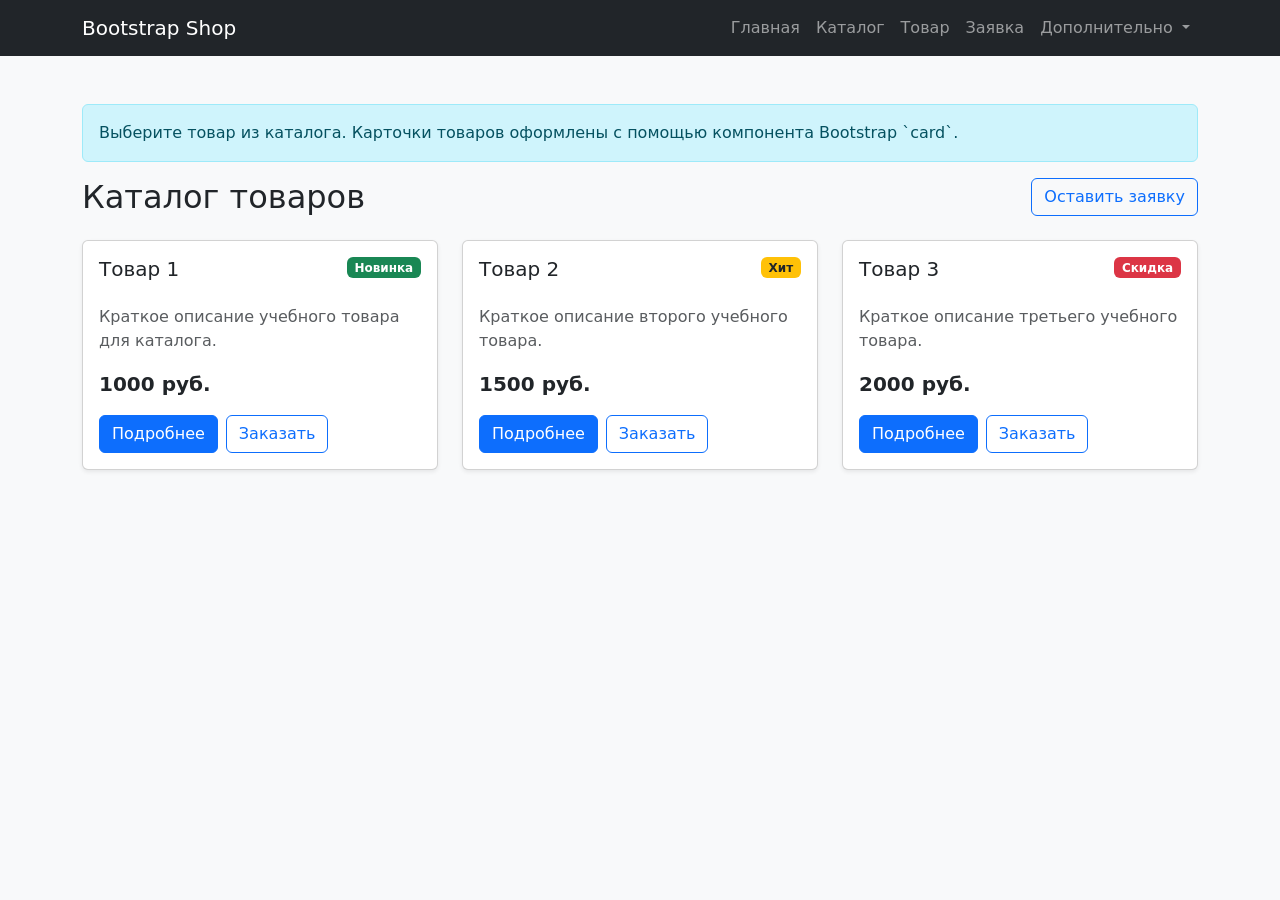
==== catalog.html @ b24f04c2 "feat: add Bootstra[ components pages" ====
<!DOCTYPE html>
<html lang="ru">
<head>
  <meta charset="UTF-8">
  <meta name="viewport" content="width=device-width, initial-scale=1.0">
  <title>Каталог — Bootstrap Shop</title>

  <link
    href="https://cdn.jsdelivr.net/npm/bootstrap@5.3.8/dist/css/bootstrap.min.css"
    rel="stylesheet"
  >
  <link rel="stylesheet" href="css/custom.css">
</head>
<body class="bg-light">
    <nav class="navbar navbar-expand-lg navbar-dark bg-dark">
    <div class="container">
        <a class="navbar-brand" href="index.html">Bootstrap Shop</a>

        <button
        class="navbar-toggler"
        type="button"
        data-bs-toggle="collapse"
        data-bs-target="#mainNavbar"
        aria-controls="mainNavbar"
        aria-expanded="false"
        aria-label="Переключить навигацию"
        >
        <span class="navbar-toggler-icon"></span>
        </button>

        <div class="collapse navbar-collapse" id="mainNavbar">
        <ul class="navbar-nav ms-auto">
            <li class="nav-item">
            <a class="nav-link" href="index.html">Главная</a>
            </li>

            <li class="nav-item">
            <a class="nav-link" href="catalog.html">Каталог</a>
            </li>

            <li class="nav-item">
            <a class="nav-link" href="product.html">Товар</a>
            </li>

            <li class="nav-item">
            <a class="nav-link" href="order.html">Заявка</a>
            </li>

            <li class="nav-item dropdown">
            <a
                class="nav-link dropdown-toggle"
                href="#"
                role="button"
                data-bs-toggle="dropdown"
                aria-expanded="false"
            >
                Дополнительно
            </a>
            <ul class="dropdown-menu">
                <li><a class="dropdown-item" href="catalog.html">Все товары</a></li>
                <li><a class="dropdown-item" href="order.html">Оформить заявку</a></li>
                <li><a class="dropdown-item" href="index.html#popular">Популярное</a></li>
            </ul>
            </li>
        </ul>
        </div>
    </div>
    </nav>


  <main class="container my-5">
    <div class="alert alert-info" role="alert">
      Выберите товар из каталога. Карточки товаров оформлены с помощью компонента Bootstrap `card`.
    </div>

    <div class="d-flex justify-content-between align-items-center mb-4">
      <h1 class="h2 mb-0">Каталог товаров</h1>
      <a class="btn btn-outline-primary" href="order.html">
        Оставить заявку
      </a>
    </div>

    <div class="row g-4">
        <div class="col-12 col-md-6 col-lg-4">
            <div class="card h-100 shadow-sm">
                <div class="card-body d-flex flex-column">
                <div class="d-flex justify-content-between align-items-start mb-3">
                    <h2 class="card-title h5">Товар 1</h2>
                    <span class="badge bg-success">Новинка</span>
                </div>

                <p class="card-text text-muted">
                    Краткое описание учебного товара для каталога.
                </p>

                <p class="fw-bold fs-5 mt-auto">1000 руб.</p>

                <div class="d-flex gap-2">
                    <a class="btn btn-primary" href="product.html">Подробнее</a>
                    <button
                    class="btn btn-outline-primary"
                    type="button"
                    data-bs-toggle="modal"
                    data-bs-target="#orderModal"
                    >
                    Заказать
                    </button>
                </div>
                </div>
            </div>
            </div>

            <div class="col-12 col-md-6 col-lg-4">
            <div class="card h-100 shadow-sm">
                <div class="card-body d-flex flex-column">
                <div class="d-flex justify-content-between align-items-start mb-3">
                    <h2 class="card-title h5">Товар 2</h2>
                    <span class="badge bg-warning text-dark">Хит</span>
                </div>

                <p class="card-text text-muted">
                    Краткое описание второго учебного товара.
                </p>

                <p class="fw-bold fs-5 mt-auto">1500 руб.</p>

                <div class="d-flex gap-2">
                    <a class="btn btn-primary" href="product.html">Подробнее</a>
                    <button
                    class="btn btn-outline-primary"
                    type="button"
                    data-bs-toggle="modal"
                    data-bs-target="#orderModal"
                    >
                    Заказать
                    </button>
                </div>
                </div>
            </div>
            </div>

            <div class="col-12 col-md-6 col-lg-4">
            <div class="card h-100 shadow-sm">
                <div class="card-body d-flex flex-column">
                <div class="d-flex justify-content-between align-items-start mb-3">
                    <h2 class="card-title h5">Товар 3</h2>
                    <span class="badge bg-danger">Скидка</span>
                </div>

                <p class="card-text text-muted">
                    Краткое описание третьего учебного товара.
                </p>

                <p class="fw-bold fs-5 mt-auto">2000 руб.</p>

                <div class="d-flex gap-2">
                    <a class="btn btn-primary" href="product.html">Подробнее</a>
                    <button
                    class="btn btn-outline-primary"
                    type="button"
                    data-bs-toggle="modal"
                    data-bs-target="#orderModal"
                    >
                    Заказать
                    </button>
                </div>
                </div>
            </div>
        </div>

    </div>
  </main>

    <div
    class="modal fade"
    id="orderModal"
    tabindex="-1"
    aria-labelledby="orderModalLabel"
    aria-hidden="true"
    >
    <div class="modal-dialog">
        <div class="modal-content">
        <div class="modal-header">
            <h2 class="modal-title h5" id="orderModalLabel">
            Быстрая заявка
            </h2>
            <button
            type="button"
            class="btn-close"
            data-bs-dismiss="modal"
            aria-label="Закрыть"
            ></button>
        </div>

        <div class="modal-body">
            <p class="text-muted">
            Оставьте контактные данные, и менеджер свяжется с вами.
            </p>

            <form>
            <div class="mb-3">
                <label for="modal-name" class="form-label">Имя</label>
                <input id="modal-name" type="text" class="form-control" required>
            </div>

            <div class="mb-3">
                <label for="modal-phone" class="form-label">Телефон</label>
                <input id="modal-phone" type="tel" class="form-control" required>
            </div>

            <div class="form-check mb-3">
                <input id="modal-agree" class="form-check-input" type="checkbox" required>
                <label class="form-check-label" for="modal-agree">
                Согласен на обработку данных
                </label>
            </div>
            </form>
        </div>

        <div class="modal-footer">
            <button type="button" class="btn btn-secondary" data-bs-dismiss="modal">
            Закрыть
            </button>
            <button type="button" class="btn btn-primary">
            Отправить
            </button>
        </div>
        </div>
    </div>
    </div>

  <script
    src="https://cdn.jsdelivr.net/npm/bootstrap@5.3.8/dist/js/bootstrap.bundle.min.js">
  </script>
</body>
</html>
---- css/custom.css ----
body {
  min-height: 100vh;
}

.placeholder-box {
  min-height: 240px;
}

.placeholder-image {
  min-height: 320px;
}

.card-img-top {
  height: 180px;
  object-fit: cover;
}
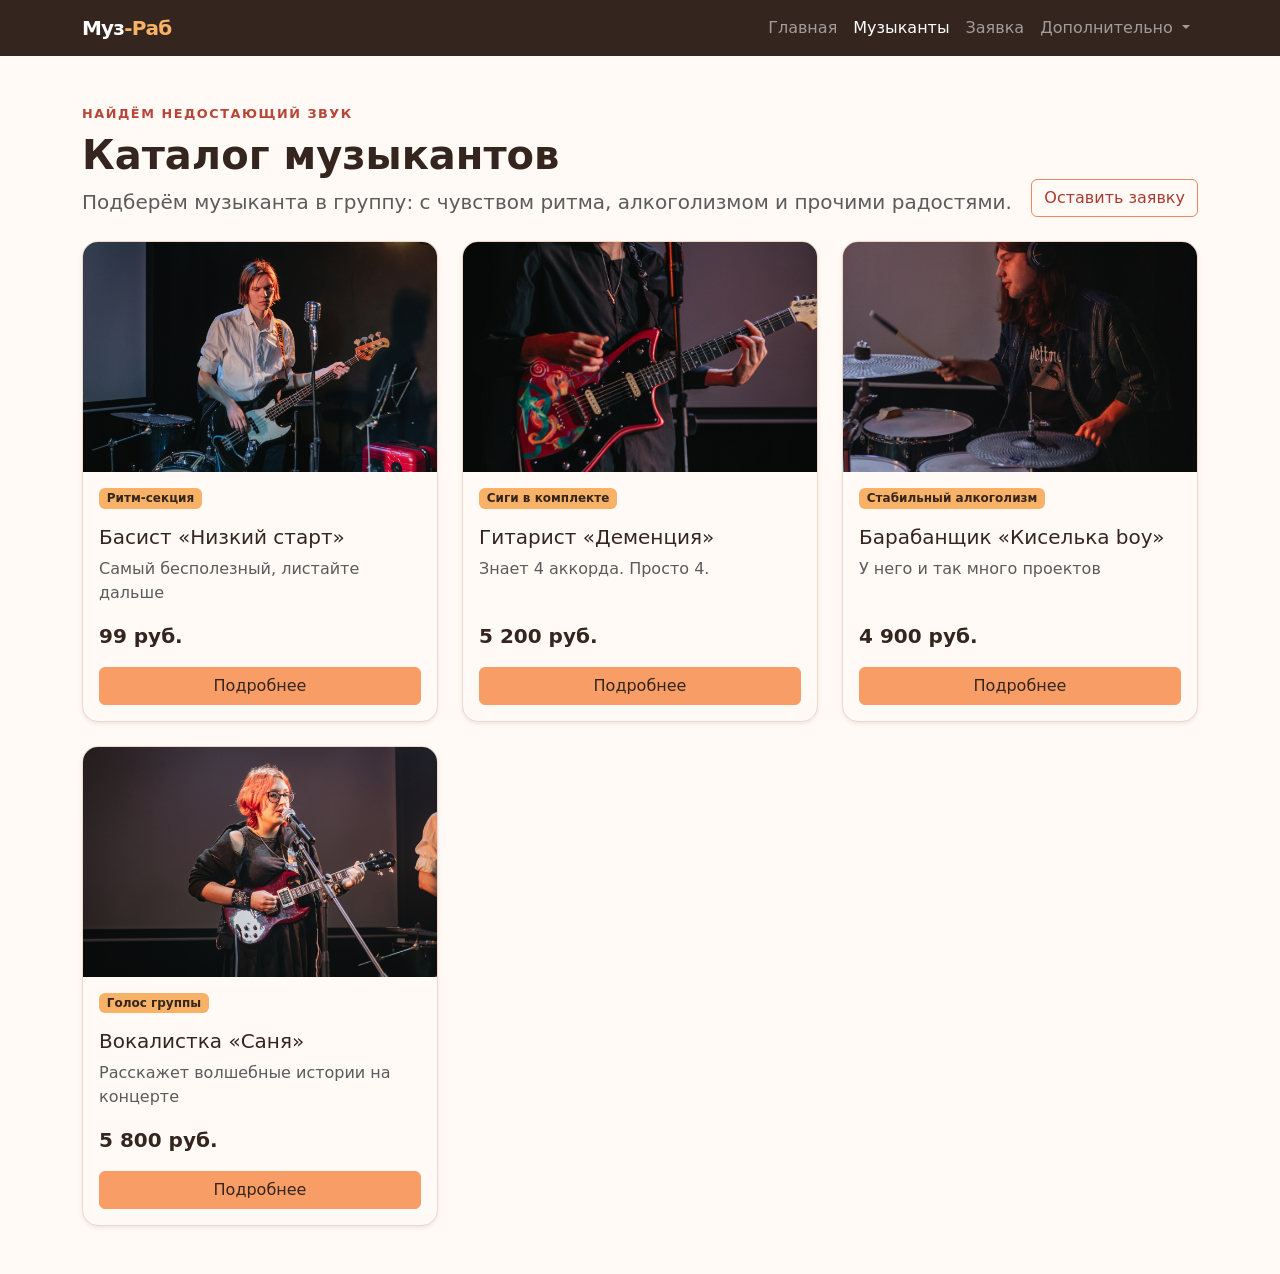
==== commit 680cc752: "feat: kr2" ====
--- a/catalog.html
+++ b/catalog.html
@@ -3,7 +3,7 @@
 <head>
   <meta charset="UTF-8">
   <meta name="viewport" content="width=device-width, initial-scale=1.0">
-  <title>Каталог — Bootstrap Shop</title>
+  <title>Музыканты — Муз-Раб</title>
 
   <link
     href="https://cdn.jsdelivr.net/npm/bootstrap@5.3.8/dist/css/bootstrap.min.css"
@@ -11,10 +11,10 @@
   >
   <link rel="stylesheet" href="css/custom.css">
 </head>
-<body class="bg-light">
+<body>
     <nav class="navbar navbar-expand-lg navbar-dark bg-dark">
     <div class="container">
-        <a class="navbar-brand" href="index.html">Bootstrap Shop</a>
+        <a class="navbar-brand" href="index.html">Муз<span>-Раб</span></a>
 
         <button
         class="navbar-toggler"
@@ -35,11 +35,7 @@
             </li>
 
             <li class="nav-item">
-            <a class="nav-link" href="catalog.html">Каталог</a>
-            </li>
-
-            <li class="nav-item">
-            <a class="nav-link" href="product.html">Товар</a>
+            <a class="nav-link active" aria-current="page" href="catalog.html">Музыканты</a>
             </li>
 
             <li class="nav-item">
@@ -57,7 +53,7 @@
                 Дополнительно
             </a>
             <ul class="dropdown-menu">
-                <li><a class="dropdown-item" href="catalog.html">Все товары</a></li>
+                <li><a class="dropdown-item" href="catalog.html">Все музыканты</a></li>
                 <li><a class="dropdown-item" href="order.html">Оформить заявку</a></li>
                 <li><a class="dropdown-item" href="index.html#popular">Популярное</a></li>
             </ul>
@@ -69,165 +65,69 @@
 
 
   <main class="container my-5">
-    <div class="alert alert-info" role="alert">
-      Выберите товар из каталога. Карточки товаров оформлены с помощью компонента Bootstrap `card`.
-    </div>
-
-    <div class="d-flex justify-content-between align-items-center mb-4">
-      <h1 class="h2 mb-0">Каталог товаров</h1>
-      <a class="btn btn-outline-primary" href="order.html">
-        Оставить заявку
-      </a>
+    <p class="section-kicker mb-2">Найдём недостающий звук</p>
+    <div class="d-flex flex-column flex-md-row justify-content-between align-items-md-end gap-3 mb-4">
+      <div>
+        <h1 class="display-6 fw-bold mb-2">Каталог музыкантов</h1>
+        <p class="lead text-muted mb-0">Подберём музыканта в группу: с чувством ритма, алкоголизмом и прочими радостями.</p>
+      </div>
+      <a class="btn btn-outline-primary" href="order.html">Оставить заявку</a>
     </div>
 
     <div class="row g-4">
-        <div class="col-12 col-md-6 col-lg-4">
-            <div class="card h-100 shadow-sm">
-                <div class="card-body d-flex flex-column">
-                <div class="d-flex justify-content-between align-items-start mb-3">
-                    <h2 class="card-title h5">Товар 1</h2>
-                    <span class="badge bg-success">Новинка</span>
-                </div>
+      <div class="col-12 col-md-6 col-lg-4">
+        <article class="card h-100 shadow-sm">
+          <img class="card-img-top" src="images/C5c76N-HrTAWyQALBl1UpixUZkx-raJ-Tl_er656OcRDaP6fOX1V6azt7tPZlbWthEpL6r8Ikw8HPE1coKctyVgnbZYaBQ.jpg" alt="Басист с бас-гитарой на сцене" loading="lazy">
+          <div class="card-body d-flex flex-column">
+            <span class="badge musician-badge align-self-start mb-3">Ритм-секция</span>
+            <h2 class="card-title h5">Басист «Низкий старт»</h2>
+            <p class="card-text text-muted">Самый бесполезный, листайте дальше</p>
+            <p class="fw-bold fs-5 mt-auto">99 руб.</p>
+            <a class="btn btn-primary" href="product.html?id=bassist">Подробнее</a>
+          </div>
+        </article>
+      </div>
 
-                <p class="card-text text-muted">
-                    Краткое описание учебного товара для каталога.
-                </p>
+      <div class="col-12 col-md-6 col-lg-4">
+        <article class="card h-100 shadow-sm">
+          <img class="card-img-top" src="images/IR6JgF6nQx6B3-r15J_LUInFx4rtfj2k2N6dJb64IFMHHAVC-M3W0xW_TmhrTQRWi4MoXEFRdZWsp-QUNtMh-0CV.jpg" alt="Гитарист играет на сцене" loading="lazy">
+          <div class="card-body d-flex flex-column">
+            <span class="badge musician-badge align-self-start mb-3">Сиги в комплекте</span>
+            <h2 class="card-title h5">Гитарист «Деменция»</h2>
+            <p class="card-text text-muted">Знает 4 аккорда. Просто 4.</p>
+            <p class="fw-bold fs-5 mt-auto">5 200 руб.</p>
+            <a class="btn btn-primary" href="product.html?id=guitarist">Подробнее</a>
+          </div>
+        </article>
+      </div>
 
-                <p class="fw-bold fs-5 mt-auto">1000 руб.</p>
+      <div class="col-12 col-md-6 col-lg-4">
+        <article class="card h-100 shadow-sm">
+          <img class="card-img-top" src="images/T3vsRoP8yxX7SLvznl7PVkWVL_Sg8cHdfqaM6n_bGIk7os62zRyeni-76R4dAPbS-bgxZSD3tf1w8TqcH0DIIS-vLiMs0g.jpg" alt="Барабанщик за установкой" loading="lazy">
+          <div class="card-body d-flex flex-column">
+            <span class="badge musician-badge align-self-start mb-3">Стабильный алкоголизм</span>
+            <h2 class="card-title h5">Барабанщик «Киселька boy»</h2>
+            <p class="card-text text-muted">У него и так много проектов</p>
+            <p class="fw-bold fs-5 mt-auto">4 900 руб.</p>
+            <a class="btn btn-primary" href="product.html?id=drummer">Подробнее</a>
+          </div>
+        </article>
+      </div>
 
-                <div class="d-flex gap-2">
-                    <a class="btn btn-primary" href="product.html">Подробнее</a>
-                    <button
-                    class="btn btn-outline-primary"
-                    type="button"
-                    data-bs-toggle="modal"
-                    data-bs-target="#orderModal"
-                    >
-                    Заказать
-                    </button>
-                </div>
-                </div>
-            </div>
-            </div>
-
-            <div class="col-12 col-md-6 col-lg-4">
-            <div class="card h-100 shadow-sm">
-                <div class="card-body d-flex flex-column">
-                <div class="d-flex justify-content-between align-items-start mb-3">
-                    <h2 class="card-title h5">Товар 2</h2>
-                    <span class="badge bg-warning text-dark">Хит</span>
-                </div>
-
-                <p class="card-text text-muted">
-                    Краткое описание второго учебного товара.
-                </p>
-
-                <p class="fw-bold fs-5 mt-auto">1500 руб.</p>
-
-                <div class="d-flex gap-2">
-                    <a class="btn btn-primary" href="product.html">Подробнее</a>
-                    <button
-                    class="btn btn-outline-primary"
-                    type="button"
-                    data-bs-toggle="modal"
-                    data-bs-target="#orderModal"
-                    >
-                    Заказать
-                    </button>
-                </div>
-                </div>
-            </div>
-            </div>
-
-            <div class="col-12 col-md-6 col-lg-4">
-            <div class="card h-100 shadow-sm">
-                <div class="card-body d-flex flex-column">
-                <div class="d-flex justify-content-between align-items-start mb-3">
-                    <h2 class="card-title h5">Товар 3</h2>
-                    <span class="badge bg-danger">Скидка</span>
-                </div>
-
-                <p class="card-text text-muted">
-                    Краткое описание третьего учебного товара.
-                </p>
-
-                <p class="fw-bold fs-5 mt-auto">2000 руб.</p>
-
-                <div class="d-flex gap-2">
-                    <a class="btn btn-primary" href="product.html">Подробнее</a>
-                    <button
-                    class="btn btn-outline-primary"
-                    type="button"
-                    data-bs-toggle="modal"
-                    data-bs-target="#orderModal"
-                    >
-                    Заказать
-                    </button>
-                </div>
-                </div>
-            </div>
-        </div>
-
+      <div class="col-12 col-md-6 col-lg-4">
+        <article class="card h-100 shadow-sm">
+          <img class="card-img-top" src="images/DXUW-sRUgsZepZ3qooO-U-hAPdtS4dElcLRRxuF-lGPFXOrFBmKS07ooecHa3zkLA9tExopixnR4mnrCUozcDhoGyxMf-Q.jpg" alt="Вокалистка выступает с гитарой" loading="lazy">
+          <div class="card-body d-flex flex-column">
+            <span class="badge musician-badge align-self-start mb-3">Голос группы</span>
+            <h2 class="card-title h5">Вокалистка «Саня»</h2>
+            <p class="card-text text-muted">Расскажет волшебные истории на концерте</p>
+            <p class="fw-bold fs-5 mt-auto">5 800 руб.</p>
+            <a class="btn btn-primary" href="product.html?id=vocalist">Подробнее</a>
+          </div>
+        </article>
+      </div>
     </div>
   </main>
-
-    <div
-    class="modal fade"
-    id="orderModal"
-    tabindex="-1"
-    aria-labelledby="orderModalLabel"
-    aria-hidden="true"
-    >
-    <div class="modal-dialog">
-        <div class="modal-content">
-        <div class="modal-header">
-            <h2 class="modal-title h5" id="orderModalLabel">
-            Быстрая заявка
-            </h2>
-            <button
-            type="button"
-            class="btn-close"
-            data-bs-dismiss="modal"
-            aria-label="Закрыть"
-            ></button>
-        </div>
-
-        <div class="modal-body">
-            <p class="text-muted">
-            Оставьте контактные данные, и менеджер свяжется с вами.
-            </p>
-
-            <form>
-            <div class="mb-3">
-                <label for="modal-name" class="form-label">Имя</label>
-                <input id="modal-name" type="text" class="form-control" required>
-            </div>
-
-            <div class="mb-3">
-                <label for="modal-phone" class="form-label">Телефон</label>
-                <input id="modal-phone" type="tel" class="form-control" required>
-            </div>
-
-            <div class="form-check mb-3">
-                <input id="modal-agree" class="form-check-input" type="checkbox" required>
-                <label class="form-check-label" for="modal-agree">
-                Согласен на обработку данных
-                </label>
-            </div>
-            </form>
-        </div>
-
-        <div class="modal-footer">
-            <button type="button" class="btn btn-secondary" data-bs-dismiss="modal">
-            Закрыть
-            </button>
-            <button type="button" class="btn btn-primary">
-            Отправить
-            </button>
-        </div>
-        </div>
-    </div>
-    </div>
 
   <script
     src="https://cdn.jsdelivr.net/npm/bootstrap@5.3.8/dist/js/bootstrap.bundle.min.js">
--- a/css/custom.css
+++ b/css/custom.css
@@ -1,16 +1,168 @@
+:root {
+  --shop-apricot: #F7B267;
+  --shop-orange: #F79D65;
+  --shop-coral: #F4845F;
+  --shop-tangerine: #F27059;
+  --shop-red: #F25C54;
+  --shop-ink: #35251f;
+  --shop-paper: #fffaf5;
+  --bs-primary: var(--shop-tangerine);
+  --bs-primary-rgb: 242, 112, 89;
+  --bs-link-color: #c54b3d;
+  --bs-link-hover-color: #9f352b;
+  --bs-link-color-rgb: 197, 75, 61;
+  --bs-link-hover-color-rgb: 159, 53, 43;
+  --bs-body-color: var(--shop-ink);
+  --bs-body-bg: var(--shop-paper);
+  --bs-border-color: #f0d7c7;
+}
+
 body {
   min-height: 100vh;
+  background: var(--shop-paper);
 }
 
-.placeholder-box {
-  min-height: 240px;
+.navbar {
+  background: var(--shop-ink) !important;
 }
 
-.placeholder-image {
+.navbar-brand {
+  font-weight: 800;
+  letter-spacing: -0.04em;
+}
+
+.navbar-brand span {
+  color: var(--shop-apricot);
+}
+
+.hero {
+  overflow: hidden;
+  border-radius: 1.5rem;
+  background: linear-gradient(125deg, var(--shop-apricot), var(--shop-orange) 48%, var(--shop-red));
+}
+
+.hero h1 {
+  max-width: 12ch;
+}
+
+.hero-image {
+  width: 100%;
+  height: 100%;
   min-height: 320px;
+  object-fit: cover;
+}
+
+.btn-primary {
+  --bs-btn-color: var(--shop-ink);
+  --bs-btn-bg: var(--shop-orange);
+  --bs-btn-border-color: var(--shop-orange);
+  --bs-btn-hover-color: var(--shop-ink);
+  --bs-btn-hover-bg: var(--shop-apricot);
+  --bs-btn-hover-border-color: var(--shop-apricot);
+  --bs-btn-active-color: var(--shop-ink);
+  --bs-btn-active-bg: var(--shop-apricot);
+  --bs-btn-active-border-color: var(--shop-apricot);
+}
+
+.btn-outline-primary {
+  --bs-btn-color: #a83b31;
+  --bs-btn-border-color: var(--shop-coral);
+  --bs-btn-hover-color: var(--shop-ink);
+  --bs-btn-hover-bg: var(--shop-coral);
+  --bs-btn-hover-border-color: var(--shop-coral);
+  --bs-btn-active-color: var(--shop-ink);
+  --bs-btn-active-bg: var(--shop-coral);
+  --bs-btn-active-border-color: var(--shop-coral);
+}
+
+.btn-outline-secondary {
+  --bs-btn-color: #76574b;
+  --bs-btn-border-color: var(--shop-coral);
+  --bs-btn-hover-color: var(--shop-ink);
+  --bs-btn-hover-bg: var(--shop-apricot);
+  --bs-btn-hover-border-color: var(--shop-apricot);
+  --bs-btn-active-color: var(--shop-ink);
+  --bs-btn-active-bg: var(--shop-apricot);
+  --bs-btn-active-border-color: var(--shop-apricot);
+}
+
+.card {
+  overflow: hidden;
+  border: 1px solid #f0d7c7;
+  border-radius: 1rem;
+}
+
+.card-header {
+  background: #fff0e2;
 }
 
 .card-img-top {
-  height: 180px;
+  height: 230px;
   object-fit: cover;
 }
+
+.product-image {
+  width: 100%;
+  height: min(68vh, 620px);
+  min-height: 350px;
+  object-fit: cover;
+}
+
+.musician-badge {
+  color: var(--shop-ink);
+  background: var(--shop-apricot);
+}
+
+.section-kicker {
+  color: #b84638;
+  font-size: 0.8rem;
+  font-weight: 800;
+  letter-spacing: 0.12em;
+  text-transform: uppercase;
+}
+
+.feature-card {
+  background: #fff;
+  border: 1px solid #f0d7c7;
+  border-radius: 1rem;
+}
+
+.table {
+  --bs-table-striped-bg: #fff0e2;
+}
+
+.alert-info,
+.alert-warning {
+  color: var(--shop-ink);
+  background: #fff0e2;
+  border-color: var(--shop-coral);
+}
+
+.accordion {
+  --bs-accordion-active-bg: #fff0e2;
+  --bs-accordion-active-color: var(--shop-ink);
+  --bs-accordion-btn-focus-box-shadow: 0 0 0 0.25rem rgb(244 132 95 / 25%);
+}
+
+.form-control:focus,
+.form-select:focus,
+.form-check-input:focus {
+  border-color: var(--shop-coral);
+  box-shadow: 0 0 0 0.25rem rgb(244 132 95 / 25%);
+}
+
+.form-check-input:checked {
+  background-color: #cf4b3e;
+  border-color: #cf4b3e;
+}
+
+footer {
+  background: var(--shop-ink);
+}
+
+@media (max-width: 767.98px) {
+  .hero-image {
+    min-height: 250px;
+    max-height: 340px;
+  }
+}
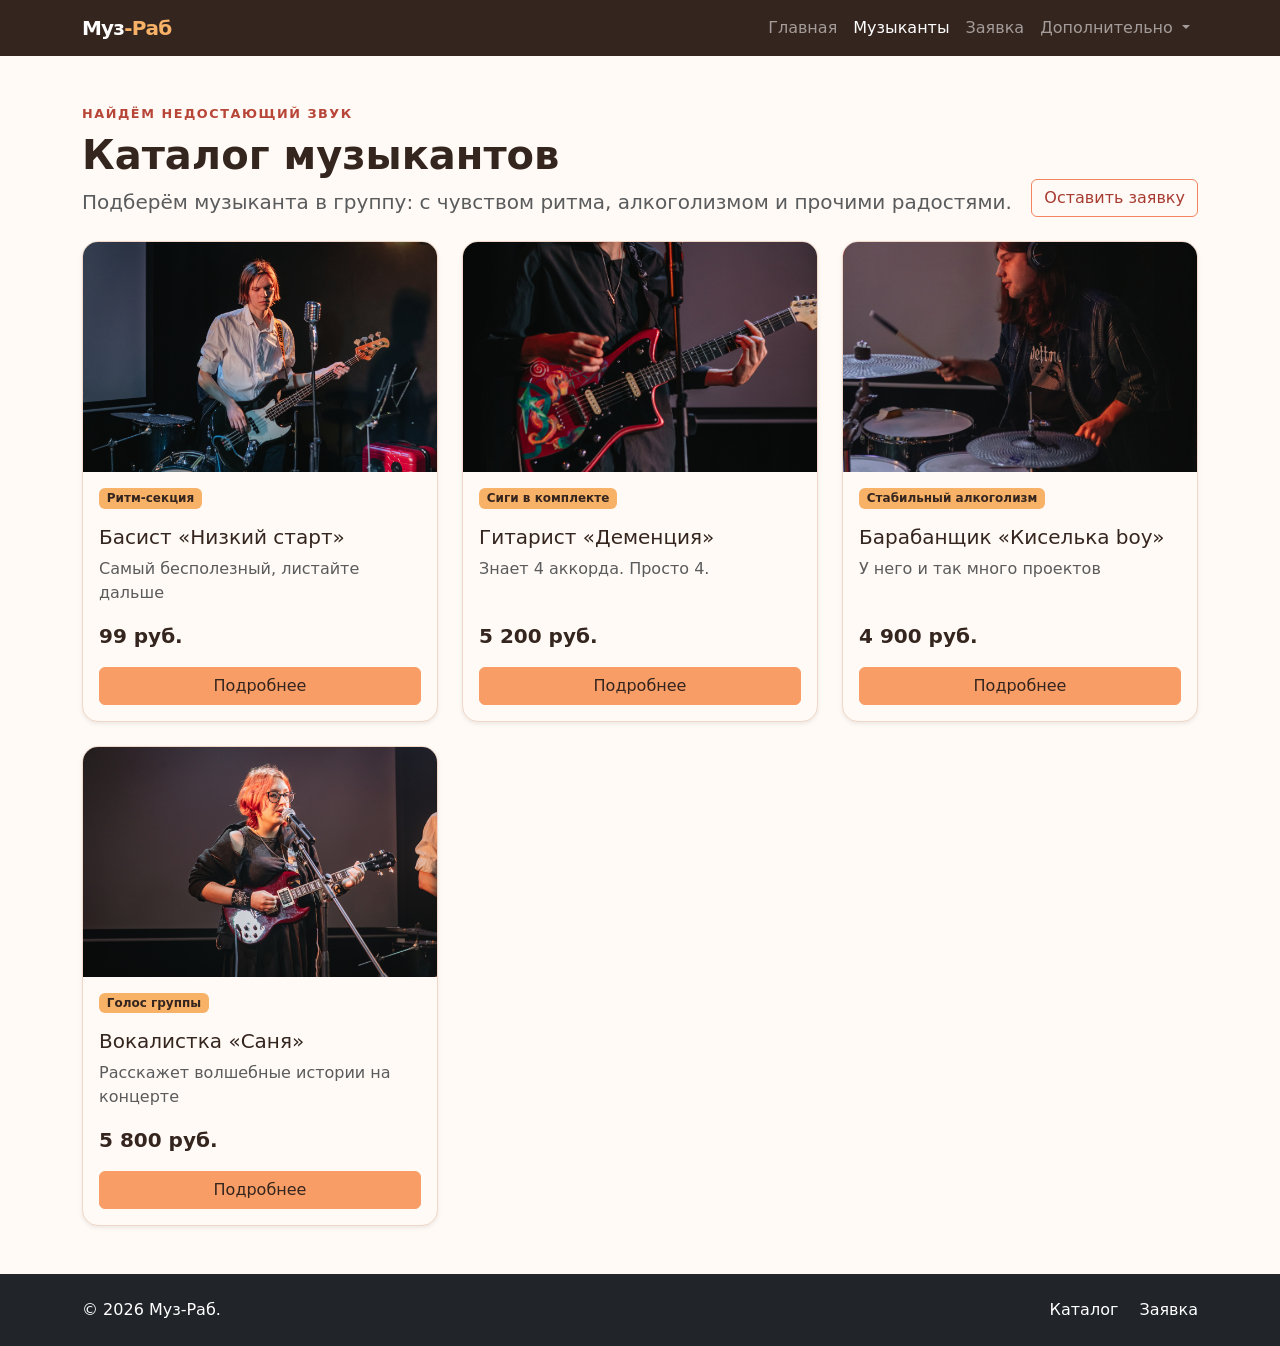
==== commit cea82517: "feat: add footer to every page" ====
--- a/catalog.html
+++ b/catalog.html
@@ -129,6 +129,27 @@
     </div>
   </main>
 
+  <footer class="bg-dark text-white py-4 mt-5">
+    <div class="container">
+      <div class="row align-items-center g-3">
+        <div class="col-12 col-md-6">
+          <p class="mb-0">
+            &copy; 2026 Муз-Раб.
+          </p>
+        </div>
+
+        <div class="col-12 col-md-6 text-md-end">
+          <a class="text-white text-decoration-none me-3" href="catalog.html">
+            Каталог
+          </a>
+          <a class="text-white text-decoration-none" href="order.html">
+            Заявка
+          </a>
+        </div>
+      </div>
+    </div>
+  </footer>
+
   <script
     src="https://cdn.jsdelivr.net/npm/bootstrap@5.3.8/dist/js/bootstrap.bundle.min.js">
   </script>
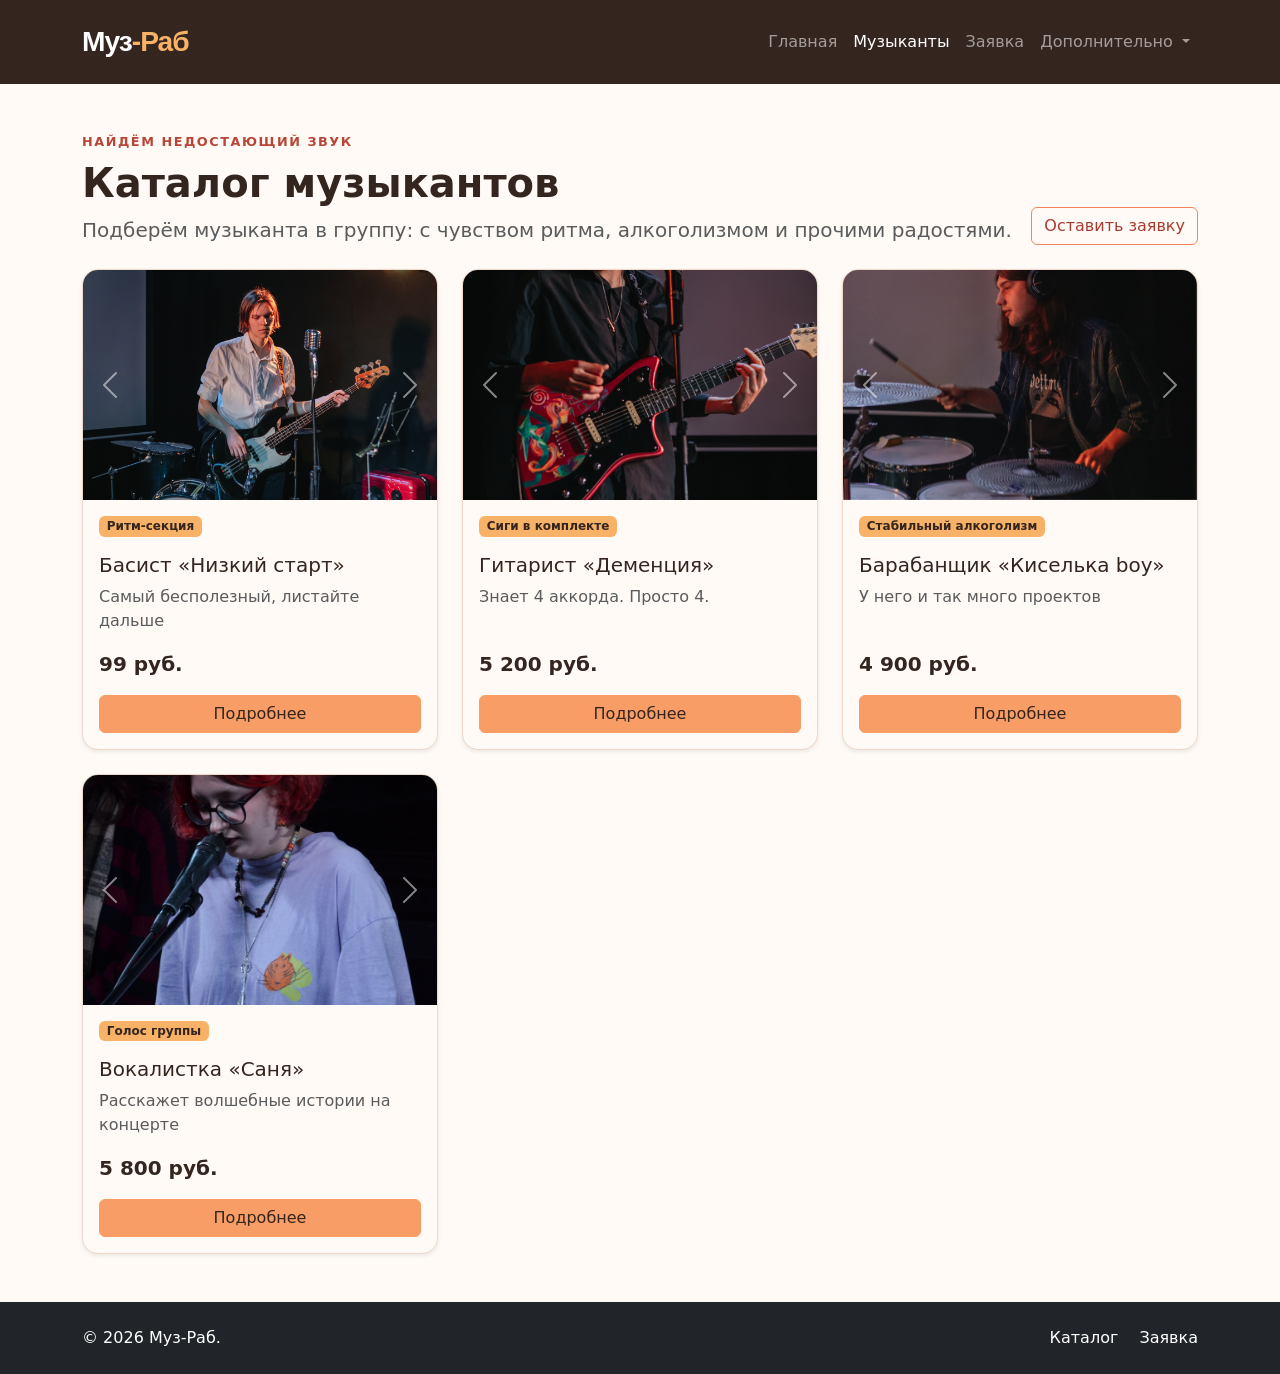
==== commit a0d5aee6: "update styles" ====
--- a/catalog.html
+++ b/catalog.html
@@ -77,7 +77,37 @@
     <div class="row g-4">
       <div class="col-12 col-md-6 col-lg-4">
         <article class="card h-100 shadow-sm">
-          <img class="card-img-top" src="images/C5c76N-HrTAWyQALBl1UpixUZkx-raJ-Tl_er656OcRDaP6fOX1V6azt7tPZlbWthEpL6r8Ikw8HPE1coKctyVgnbZYaBQ.jpg" alt="Басист с бас-гитарой на сцене" loading="lazy">
+          <!-- <img class="card-img-top" src="images/bass/C5c76N-HrTAWyQALBl1UpixUZkx-raJ-Tl_er656OcRDaP6fOX1V6azt7tPZlbWthEpL6r8Ikw8HPE1coKctyVgnbZYaBQ.jpg" alt="Басист с бас-гитарой на сцене" loading="lazy"> -->
+
+          <div id="catalogBassCarousel" class="carousel slide">
+              <div class="carousel-inner">
+                <div class="carousel-item active">
+                  <img
+                    src="images/bass/C5c76N-HrTAWyQALBl1UpixUZkx-raJ-Tl_er656OcRDaP6fOX1V6azt7tPZlbWthEpL6r8Ikw8HPE1coKctyVgnbZYaBQ.jpg"
+                    class="d-block w-100 card-img-top"
+                    alt="Басист с бас-гитарой на сцене"
+                  >
+                </div>
+                <div class="carousel-item">
+                  <img src="images/bass/149_1.jpg" class="d-block w-100 card-img-top" alt="Басист">
+                </div>
+                <div class="carousel-item">
+                  <img src="images/bass/DSC_0234.png" class="d-block w-100 card-img-top" alt="Басист">
+                </div>
+              </div>
+
+              <button class="carousel-control-prev" type="button"
+                      data-bs-target="#catalogBassCarousel" data-bs-slide="prev"
+                      aria-label="Предыдущее фото">
+                <span class="carousel-control-prev-icon" aria-hidden="true"></span>
+              </button>
+              <button class="carousel-control-next" type="button"
+                      data-bs-target="#catalogBassCarousel" data-bs-slide="next"
+                      aria-label="Следующее фото">
+                <span class="carousel-control-next-icon" aria-hidden="true"></span>
+              </button>
+          </div>
+
           <div class="card-body d-flex flex-column">
             <span class="badge musician-badge align-self-start mb-3">Ритм-секция</span>
             <h2 class="card-title h5">Басист «Низкий старт»</h2>
@@ -90,7 +120,36 @@
 
       <div class="col-12 col-md-6 col-lg-4">
         <article class="card h-100 shadow-sm">
-          <img class="card-img-top" src="images/IR6JgF6nQx6B3-r15J_LUInFx4rtfj2k2N6dJb64IFMHHAVC-M3W0xW_TmhrTQRWi4MoXEFRdZWsp-QUNtMh-0CV.jpg" alt="Гитарист играет на сцене" loading="lazy">
+          
+          <div id="catalogGuitarCarousel" class="carousel slide">
+              <div class="carousel-inner">
+                <div class="carousel-item active">
+                  <img
+                    src="images/guitar/IR6JgF6nQx6B3-r15J_LUInFx4rtfj2k2N6dJb64IFMHHAVC-M3W0xW_TmhrTQRWi4MoXEFRdZWsp-QUNtMh-0CV.jpg"
+                    class="d-block w-100 card-img-top"
+                    alt="Гитарист с гитарой на сцене"
+                  >
+                </div>
+                <div class="carousel-item">
+                  <img src="images/guitar/DSC_0166(2).png" class="d-block w-100 card-img-top" alt="Гитарист">
+                </div>
+                <div class="carousel-item">
+                  <img src="images/guitar/PICT1335.JPG" class="d-block w-100 card-img-top" alt="Гитарист">
+                </div>
+              </div>
+
+              <button class="carousel-control-prev" type="button"
+                      data-bs-target="#catalogGuitarCarousel" data-bs-slide="prev"
+                      aria-label="Предыдущее фото">
+                <span class="carousel-control-prev-icon" aria-hidden="true"></span>
+              </button>
+              <button class="carousel-control-next" type="button"
+                      data-bs-target="#catalogGuitarCarousel" data-bs-slide="next"
+                      aria-label="Следующее фото">
+                <span class="carousel-control-next-icon" aria-hidden="true"></span>
+              </button>
+          </div>
+
           <div class="card-body d-flex flex-column">
             <span class="badge musician-badge align-self-start mb-3">Сиги в комплекте</span>
             <h2 class="card-title h5">Гитарист «Деменция»</h2>
@@ -103,7 +162,36 @@
 
       <div class="col-12 col-md-6 col-lg-4">
         <article class="card h-100 shadow-sm">
-          <img class="card-img-top" src="images/T3vsRoP8yxX7SLvznl7PVkWVL_Sg8cHdfqaM6n_bGIk7os62zRyeni-76R4dAPbS-bgxZSD3tf1w8TqcH0DIIS-vLiMs0g.jpg" alt="Барабанщик за установкой" loading="lazy">
+          
+          <div id="catalogDrumsCarousel" class="carousel slide">
+              <div class="carousel-inner">
+                <div class="carousel-item active">
+                  <img
+                    src="images/drums/T3vsRoP8yxX7SLvznl7PVkWVL_Sg8cHdfqaM6n_bGIk7os62zRyeni-76R4dAPbS-bgxZSD3tf1w8TqcH0DIIS-vLiMs0g.jpg"
+                    class="d-block w-100 card-img-top"
+                    alt="Барабанщик на сцене"
+                  >
+                </div>
+                <div class="carousel-item">
+                  <img src="images/drums/102.jpg" class="d-block w-100 card-img-top" alt="Гитарист">
+                </div>
+                <div class="carousel-item">
+                  <img src="images/drums/DSC_0116.JPG" class="d-block w-100 card-img-top" alt="Гитарист">
+                </div>
+              </div>
+
+              <button class="carousel-control-prev" type="button"
+                      data-bs-target="#catalogDrumsCarousel" data-bs-slide="prev"
+                      aria-label="Предыдущее фото">
+                <span class="carousel-control-prev-icon" aria-hidden="true"></span>
+              </button>
+              <button class="carousel-control-next" type="button"
+                      data-bs-target="#catalogDrumsCarousel" data-bs-slide="next"
+                      aria-label="Следующее фото">
+                <span class="carousel-control-next-icon" aria-hidden="true"></span>
+              </button>
+          </div>
+
           <div class="card-body d-flex flex-column">
             <span class="badge musician-badge align-self-start mb-3">Стабильный алкоголизм</span>
             <h2 class="card-title h5">Барабанщик «Киселька boy»</h2>
@@ -116,7 +204,36 @@
 
       <div class="col-12 col-md-6 col-lg-4">
         <article class="card h-100 shadow-sm">
-          <img class="card-img-top" src="images/DXUW-sRUgsZepZ3qooO-U-hAPdtS4dElcLRRxuF-lGPFXOrFBmKS07ooecHa3zkLA9tExopixnR4mnrCUozcDhoGyxMf-Q.jpg" alt="Вокалистка выступает с гитарой" loading="lazy">
+          
+          <div id="catalogVocalCarousel" class="carousel slide">
+              <div class="carousel-inner">
+                <div class="carousel-item active">
+                  <img
+                    src="images/vocal/DSC_0152.png"
+                    class="d-block w-100 card-img-top"
+                    alt="Барабанщик на сцене"
+                  >
+                </div>
+                <div class="carousel-item">
+                  <img src="images/vocal/DXUW-sRUgsZepZ3qooO-U-hAPdtS4dElcLRRxuF-lGPFXOrFBmKS07ooecHa3zkLA9tExopixnR4mnrCUozcDhoGyxMf-Q.jpg" class="d-block w-100 card-img-top" alt="Гитарист">
+                </div>
+                <div class="carousel-item">
+                  <img src="images/vocal/PICT1322.JPG" class="d-block w-100 card-img-top" alt="Гитарист">
+                </div>
+              </div>
+
+              <button class="carousel-control-prev" type="button"
+                      data-bs-target="#catalogVocalCarousel" data-bs-slide="prev"
+                      aria-label="Предыдущее фото">
+                <span class="carousel-control-prev-icon" aria-hidden="true"></span>
+              </button>
+              <button class="carousel-control-next" type="button"
+                      data-bs-target="#catalogVocalCarousel" data-bs-slide="next"
+                      aria-label="Следующее фото">
+                <span class="carousel-control-next-icon" aria-hidden="true"></span>
+              </button>
+          </div>
+
           <div class="card-body d-flex flex-column">
             <span class="badge musician-badge align-self-start mb-3">Голос группы</span>
             <h2 class="card-title h5">Вокалистка «Саня»</h2>
--- a/css/custom.css
+++ b/css/custom.css
@@ -24,32 +24,61 @@
 
 .navbar {
   background: var(--shop-ink) !important;
+  min-height: 84px;
 }
 
 .navbar-brand {
-  font-weight: 800;
-  letter-spacing: -0.04em;
+  font-family: Impact, Haettenschweiler, "Arial Narrow Bold", sans-serif;
+  font-size: clamp(1.75rem, 2.2vw, 2.25rem);
+  font-weight: 900;
+  letter-spacing: -0.035em;
 }
 
 .navbar-brand span {
   color: var(--shop-apricot);
 }
 
-.hero {
-  overflow: hidden;
-  border-radius: 1.5rem;
-  background: linear-gradient(125deg, var(--shop-apricot), var(--shop-orange) 48%, var(--shop-red));
+.home-hero {
+  display: flex;
+  align-items: stretch;
+  min-height: calc(100vh - 84px);
+  min-height: calc(100svh - 84px);
+  padding: 2rem 0;
+  background: url("../images/general.JPG") center / cover no-repeat;
 }
 
-.hero h1 {
-  max-width: 12ch;
+.home-hero > .container-fluid {
+  display: flex;
 }
 
-.hero-image {
+.home-hero__slogan {
+  display: flex;
+  flex: 1;
+  flex-direction: column;
+  justify-content: space-between;
   width: 100%;
-  height: 100%;
-  min-height: 320px;
-  object-fit: cover;
+  margin: 0;
+  color: #fff;
+  font-size: clamp(2rem, 5.2vw, 5rem);
+  line-height: 0.98;
+  text-shadow: 0 2px 12px rgb(0 0 0 / 85%);
+}
+
+.home-hero__slogan > span {
+  display: block;
+  min-width: 0;
+}
+
+.home-hero__step--one {
+  text-align: right;
+}
+
+.home-hero__step--two {
+  text-align: center;
+}
+
+.home-hero__step--three {
+  text-align: left;
 }
 
 .btn-primary {
@@ -160,9 +189,8 @@
   background: var(--shop-ink);
 }
 
-@media (max-width: 767.98px) {
-  .hero-image {
-    min-height: 250px;
-    max-height: 340px;
+@media (max-width: 575.98px) {
+  .home-hero__slogan {
+    font-size: clamp(2rem, 9vw, 3.5rem);
   }
 }
